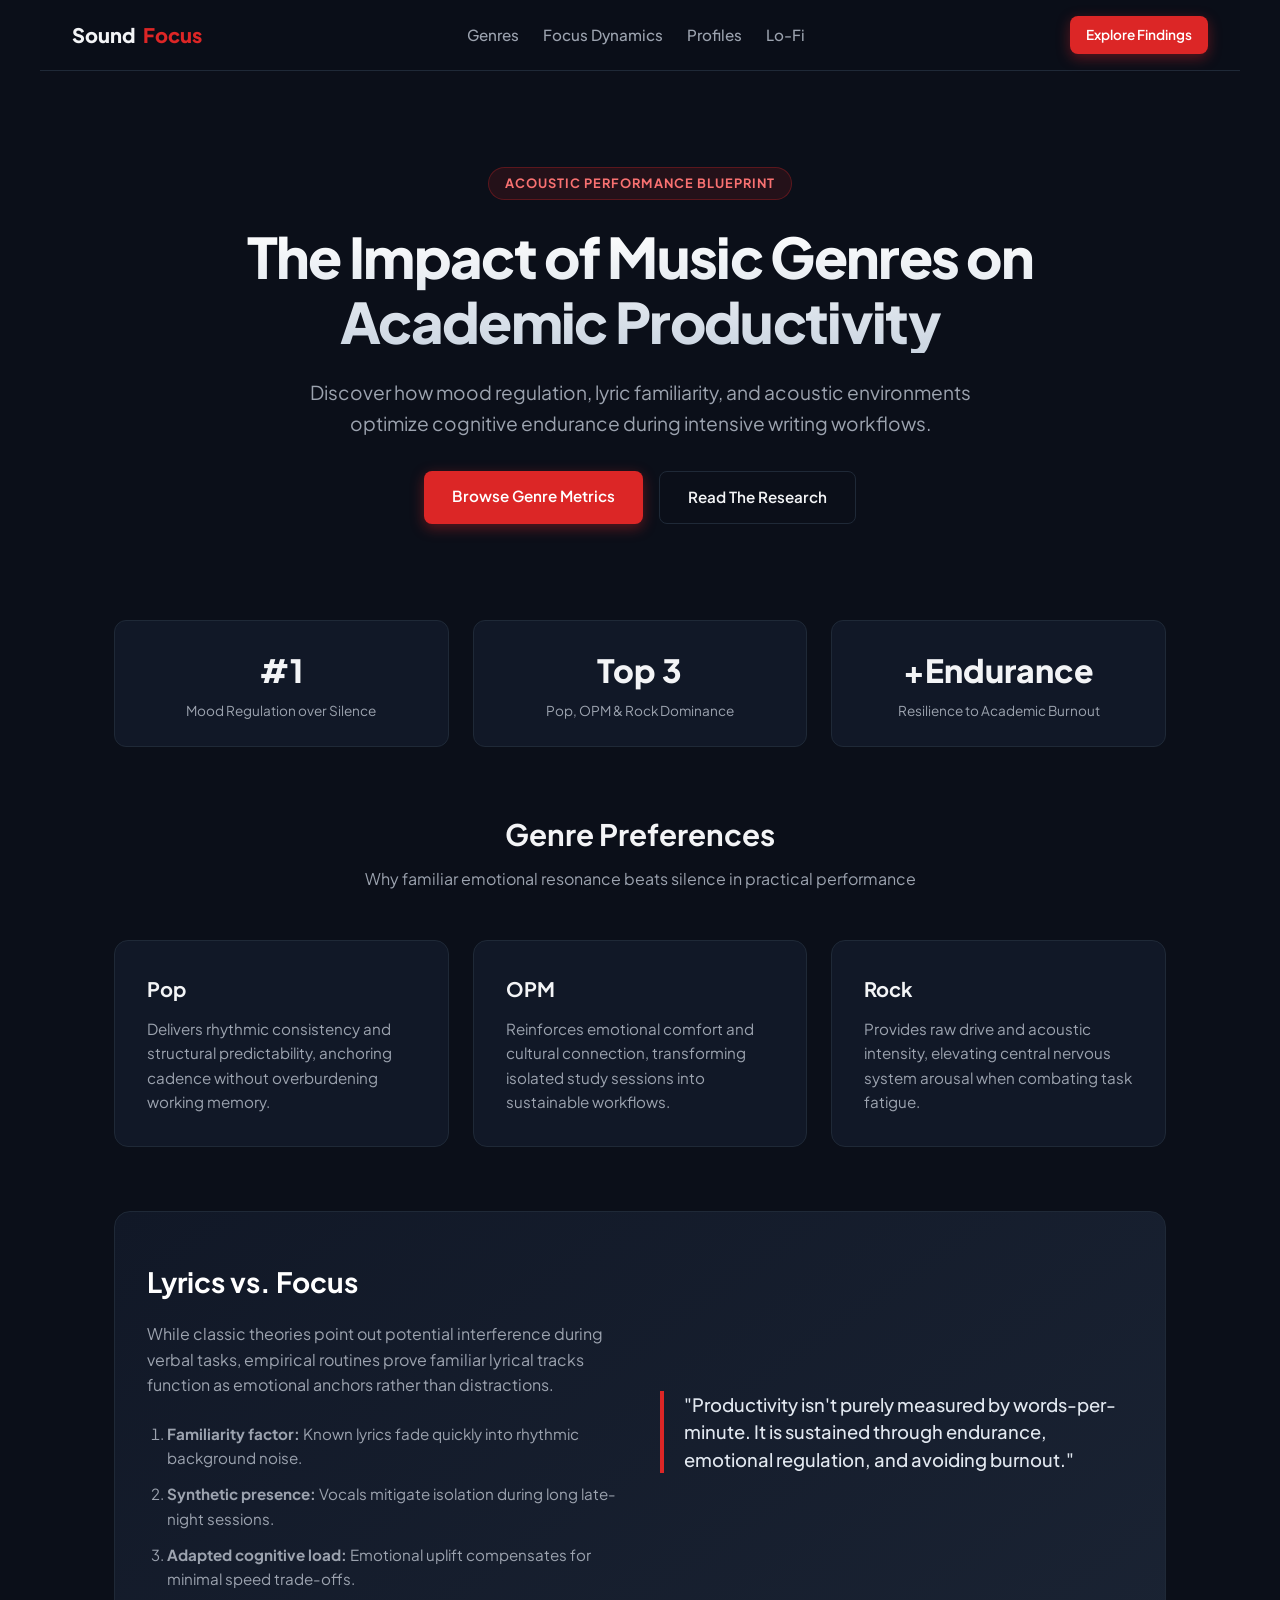
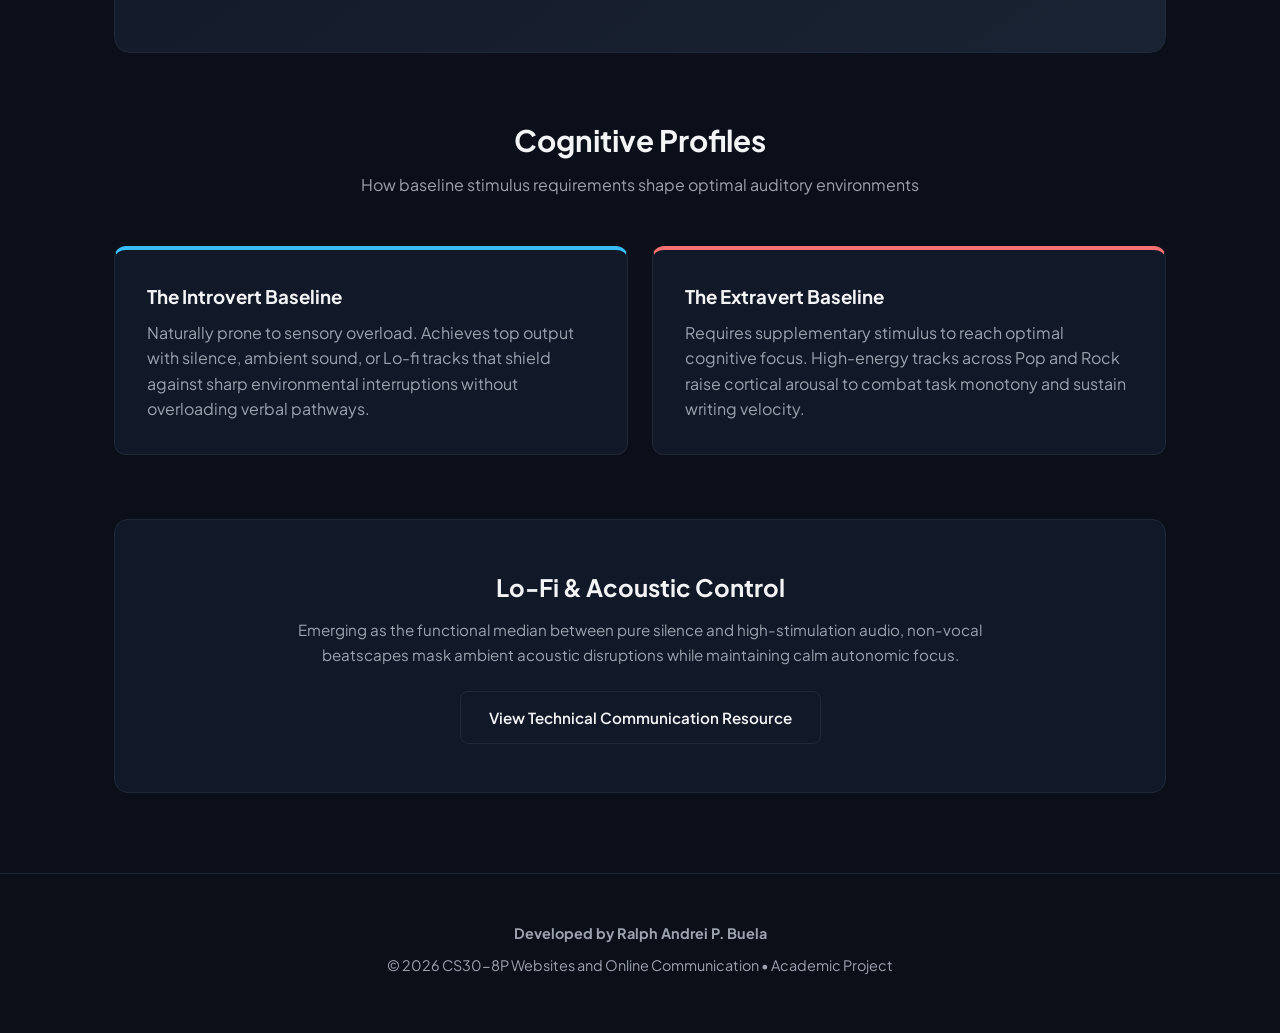
==== index-landing-page-basic-css.html @ c541346b "prelims" ====
<!DOCTYPE html>
<html lang="en">
<head>
  <meta charset="UTF-8">
  <meta name="viewport" content="width=device-width, initial-scale=1.0">
  <title>SoundFocus — Optimize Productivity Through Music</title>
  <link rel="preconnect" href="https://fonts.googleapis.com">
  <link rel="preconnect" href="https://fonts.gstatic.com" crossorigin>
  <link href="https://fonts.googleapis.com/css2?family=Plus+Jakarta+Sans:wght@400;500;600;700;800&display=swap" rel="stylesheet">
  <style>
    :root {
      --bg: #0b0f19;
      --surface: #111827;
      --surface-border: #1f2937;
      --primary: #dc2626;
      --primary-hover: #b91c1c;
      --text: #f3f4f6;
      --text-muted: #9ca3af;
      --accent: #f87171;
    }

    * {
      box-sizing: border-box;
      margin: 0;
      padding: 0;
    }

    body {
      font-family: 'Plus Jakarta Sans', system-ui, sans-serif;
      background-color: var(--bg);
      color: var(--text);
      line-height: 1.6;
      scroll-behavior: smooth;
    }

    /* Navigation */
    nav {
      position: sticky;
      top: 0;
      z-index: 100;
      backdrop-filter: blur(12px);
      background-color: rgba(11, 15, 25, 0.85);
      border-bottom: 1px solid var(--surface-border);
      display: flex;
      justify-content: space-between;
      align-items: center;
      padding: 1rem 2rem;
      max-width: 1200px;
      margin: 0 auto;
    }

    .brand {
      font-weight: 800;
      font-size: 1.25rem;
      color: var(--text);
      text-decoration: none;
      display: flex;
      align-items: center;
      gap: 0.5rem;
    }

    .brand span {
      color: var(--primary);
    }

    .nav-links {
      display: flex;
      gap: 1.5rem;
      list-style: none;
    }

    .nav-links a {
      color: var(--text-muted);
      text-decoration: none;
      font-size: 0.95rem;
      font-weight: 500;
      transition: color 0.2s;
    }

    .nav-links a:hover {
      color: var(--text);
    }

    /* Hero Section */
    .hero {
      text-align: center;
      padding: 6rem 1.5rem 4rem;
      max-width: 900px;
      margin: 0 auto;
    }

    .hero-tag {
      display: inline-block;
      font-size: 0.8rem;
      font-weight: 700;
      text-transform: uppercase;
      letter-spacing: 0.08em;
      color: var(--accent);
      background-color: rgba(220, 38, 38, 0.12);
      border: 1px solid rgba(220, 38, 38, 0.3);
      padding: 0.35rem 1rem;
      border-radius: 9999px;
      margin-bottom: 1.5rem;
    }

    h1 {
      font-size: clamp(2.2rem, 5vw, 3.5rem);
      font-weight: 800;
      line-height: 1.15;
      letter-spacing: -0.03em;
      margin-bottom: 1.5rem;
      background: linear-gradient(180deg, #ffffff 0%, #cbd5e1 100%);
      -webkit-background-clip: text;
      -webkit-text-fill-color: transparent;
    }

    .hero p {
      font-size: 1.2rem;
      color: var(--text-muted);
      max-width: 680px;
      margin: 0 auto 2rem;
    }

    .cta-group {
      display: flex;
      justify-content: center;
      gap: 1rem;
      flex-wrap: wrap;
    }

    .btn {
      padding: 0.85rem 1.75rem;
      border-radius: 8px;
      font-weight: 600;
      font-size: 0.95rem;
      text-decoration: none;
      transition: all 0.2s ease;
      cursor: pointer;
    }

    .btn-primary {
      background-color: var(--primary);
      color: #fff;
      border: none;
      box-shadow: 0 4px 14px rgba(220, 38, 38, 0.4);
    }

    .btn-primary:hover {
      background-color: var(--primary-hover);
      transform: translateY(-1px);
    }

    .btn-outline {
      border: 1px solid var(--surface-border);
      background-color: transparent;
      color: var(--text);
    }

    .btn-outline:hover {
      background-color: var(--surface);
      border-color: #374151;
    }

    /* Metrics Banner */
    .metrics {
      display: grid;
      grid-template-columns: repeat(auto-fit, minmax(200px, 1fr));
      gap: 1.5rem;
      max-width: 1100px;
      margin: 2rem auto 4rem;
      padding: 0 1.5rem;
    }

    .metric-card {
      background-color: var(--surface);
      border: 1px solid var(--surface-border);
      border-radius: 12px;
      padding: 1.5rem;
      text-align: center;
    }

    .metric-val {
      font-size: 2rem;
      font-weight: 800;
      color: var(--text);
    }

    .metric-label {
      font-size: 0.85rem;
      color: var(--text-muted);
      margin-top: 0.25rem;
    }

    /* Section Structure */
    .container {
      max-width: 1100px;
      margin: 0 auto;
      padding: 0 1.5rem 5rem;
    }

    .section-title {
      font-size: 1.85rem;
      font-weight: 700;
      text-align: center;
      margin-bottom: 0.5rem;
    }

    .section-subtitle {
      text-align: center;
      color: var(--text-muted);
      margin-bottom: 3rem;
      font-size: 1rem;
    }

    /* Grid Layouts */
    .grid-3 {
      display: grid;
      grid-template-columns: repeat(auto-fit, minmax(300px, 1fr));
      gap: 1.5rem;
      margin-bottom: 4rem;
    }

    .card {
      background-color: var(--surface);
      border: 1px solid var(--surface-border);
      border-radius: 14px;
      padding: 2rem;
      transition: border-color 0.2s, transform 0.2s;
    }

    .card:hover {
      border-color: #374151;
      transform: translateY(-2px);
    }

    .card h3 {
      font-size: 1.25rem;
      font-weight: 700;
      margin-bottom: 0.75rem;
      color: var(--text);
    }

    .card p {
      color: var(--text-muted);
      font-size: 0.95rem;
    }

    /* Focus vs Lyrics Highlight */
    .feature-box {
      background: linear-gradient(145deg, #111827 0%, #1a2333 100%);
      border: 1px solid var(--surface-border);
      border-radius: 16px;
      padding: 3rem 2rem;
      margin-bottom: 4rem;
      display: grid;
      grid-template-columns: 1fr 1fr;
      gap: 2.5rem;
      align-items: center;
    }

    .feature-box ol {
      padding-left: 1.25rem;
      color: var(--text-muted);
    }

    .feature-box li {
      margin-bottom: 0.75rem;
      font-size: 0.95rem;
    }

    blockquote {
      font-size: 1.15rem;
      font-weight: 500;
      line-height: 1.5;
      color: #e2e8f0;
      border-left: 4px solid var(--primary);
      padding-left: 1.25rem;
    }

    /* Personality Persona Cards */
    .persona-split {
      display: grid;
      grid-template-columns: 1fr 1fr;
      gap: 1.5rem;
      margin-bottom: 4rem;
    }

    .persona-card {
      background-color: var(--surface);
      border: 1px solid var(--surface-border);
      border-radius: 12px;
      padding: 2rem;
    }

    .persona-card.introvert {
      border-top: 4px solid #38bdf8;
    }

    .persona-card.extravert {
      border-top: 4px solid #f87171;
    }

    /* Footer */
    footer {
      border-top: 1px solid var(--surface-border);
      padding: 3rem 1.5rem;
      background-color: rgba(11, 15, 25, 0.95);
      text-align: center;
    }

    footer p {
      color: var(--text-muted);
      font-size: 0.9rem;
      margin-bottom: 0.5rem;
    }

    footer a {
      color: var(--text);
      text-decoration: underline;
      text-underline-offset: 3px;
    }

    @media (max-width: 768px) {
      .feature-box, .persona-split {
        grid-template-columns: 1fr;
      }
      .nav-links {
        display: none;
      }
    }
  </style>
</head>
<body>

  <!-- Navigation Bar -->
  <nav>
    <a href="#" class="brand">Sound<span>Focus</span></a>
    <ul class="nav-links">
      <li><a href="#genres">Genres</a></li>
      <li><a href="#dynamics">Focus Dynamics</a></li>
      <li><a href="#profiles">Profiles</a></li>
      <li><a href="#soundscapes">Lo-Fi</a></li>
    </ul>
    <a href="#genres" class="btn btn-primary" style="padding: 0.5rem 1rem; font-size: 0.85rem;">Explore Findings</a>
  </nav>

  <!-- Hero Header -->
  <header class="hero">
    <span class="hero-tag">Acoustic Performance Blueprint</span>
    <h1>The Impact of Music Genres on Academic Productivity</h1>
    <p>Discover how mood regulation, lyric familiarity, and acoustic environments optimize cognitive endurance during intensive writing workflows.</p>
    <div class="cta-group">
      <a href="#genres" class="btn btn-primary">Browse Genre Metrics</a>
      <a href="#dynamics" class="btn btn-outline">Read The Research</a>
    </div>
  </header>

  <!-- Key Fast Metrics -->
  <div class="metrics">
    <div class="metric-card">
      <div class="metric-val">#1</div>
      <div class="metric-label">Mood Regulation over Silence</div>
    </div>
    <div class="metric-card">
      <div class="metric-val">Top 3</div>
      <div class="metric-label">Pop, OPM & Rock Dominance</div>
    </div>
    <div class="metric-card">
      <div class="metric-val">+Endurance</div>
      <div class="metric-label">Resilience to Academic Burnout</div>
    </div>
  </div>

  <div class="container">

    <!-- Genres Overview -->
    <div id="genres">
      <h2 class="section-title">Genre Preferences</h2>
      <p class="section-subtitle">Why familiar emotional resonance beats silence in practical performance</p>
      
      <div class="grid-3">
        <div class="card">
          <h3>Pop</h3>
          <p>Delivers rhythmic consistency and structural predictability, anchoring cadence without overburdening working memory.</p>
        </div>
        <div class="card">
          <h3>OPM</h3>
          <p>Reinforces emotional comfort and cultural connection, transforming isolated study sessions into sustainable workflows.</p>
        </div>
        <div class="card">
          <h3>Rock</h3>
          <p>Provides raw drive and acoustic intensity, elevating central nervous system arousal when combating task fatigue.</p>
        </div>
      </div>
    </div>

    <!-- Lyrics vs Focus Feature Highlight -->
    <div class="feature-box" id="dynamics">
      <div>
        <h2 style="font-size: 1.75rem; margin-bottom: 1rem; color: #fff;">Lyrics vs. Focus</h2>
        <p style="color: var(--text-muted); margin-bottom: 1.5rem;">
          While classic theories point out potential interference during verbal tasks, empirical routines prove familiar lyrical tracks function as emotional anchors rather than distractions.
        </p>
        <ol>
          <li><strong>Familiarity factor:</strong> Known lyrics fade quickly into rhythmic background noise.</li>
          <li><strong>Synthetic presence:</strong> Vocals mitigate isolation during long late-night sessions.</li>
          <li><strong>Adapted cognitive load:</strong> Emotional uplift compensates for minimal speed trade-offs.</li>
        </ol>
      </div>
      <div>
        <blockquote>
          "Productivity isn't purely measured by words-per-minute. It is sustained through endurance, emotional regulation, and avoiding burnout."
        </blockquote>
      </div>
    </div>

    <!-- Individual Profiles -->
    <div id="profiles">
      <h2 class="section-title">Cognitive Profiles</h2>
      <p class="section-subtitle">How baseline stimulus requirements shape optimal auditory environments</p>

      <div class="persona-split">
        <div class="persona-card introvert">
          <h3>The Introvert Baseline</h3>
          <p style="margin-top: 0.5rem; color: var(--text-muted);">
            Naturally prone to sensory overload. Achieves top output with silence, ambient sound, or Lo-fi tracks that shield against sharp environmental interruptions without overloading verbal pathways.
          </p>
        </div>
        <div class="persona-card extravert">
          <h3>The Extravert Baseline</h3>
          <p style="margin-top: 0.5rem; color: var(--text-muted);">
            Requires supplementary stimulus to reach optimal cognitive focus. High-energy tracks across Pop and Rock raise cortical arousal to combat task monotony and sustain writing velocity.
          </p>
        </div>
      </div>
    </div>

    <!-- Lo-Fi Section -->
    <div class="card" id="soundscapes" style="text-align: center; padding: 3rem 2rem;">
      <h2 style="font-size: 1.5rem; margin-bottom: 0.75rem;">Lo-Fi & Acoustic Control</h2>
      <p style="max-width: 700px; margin: 0 auto 1.5rem;">
        Emerging as the functional median between pure silence and high-stimulation audio, non-vocal beatscapes mask ambient acoustic disruptions while maintaining calm autonomic focus.
      </p>
      <a href="https://mapua.edu.ph" target="_blank" rel="noopener noreferrer" class="btn btn-outline" style="display: inline-block;">
        View Technical Communication Resource
      </a>
    </div>

  </div>

  <!-- Footer -->
  <footer>
    <p><strong>Developed by Ralph Andrei P. Buela</strong></p>
    <p>&copy; 2026 CS30-8P Websites and Online Communication &bull; Academic Project</p>
  </footer>

</body>
</html>
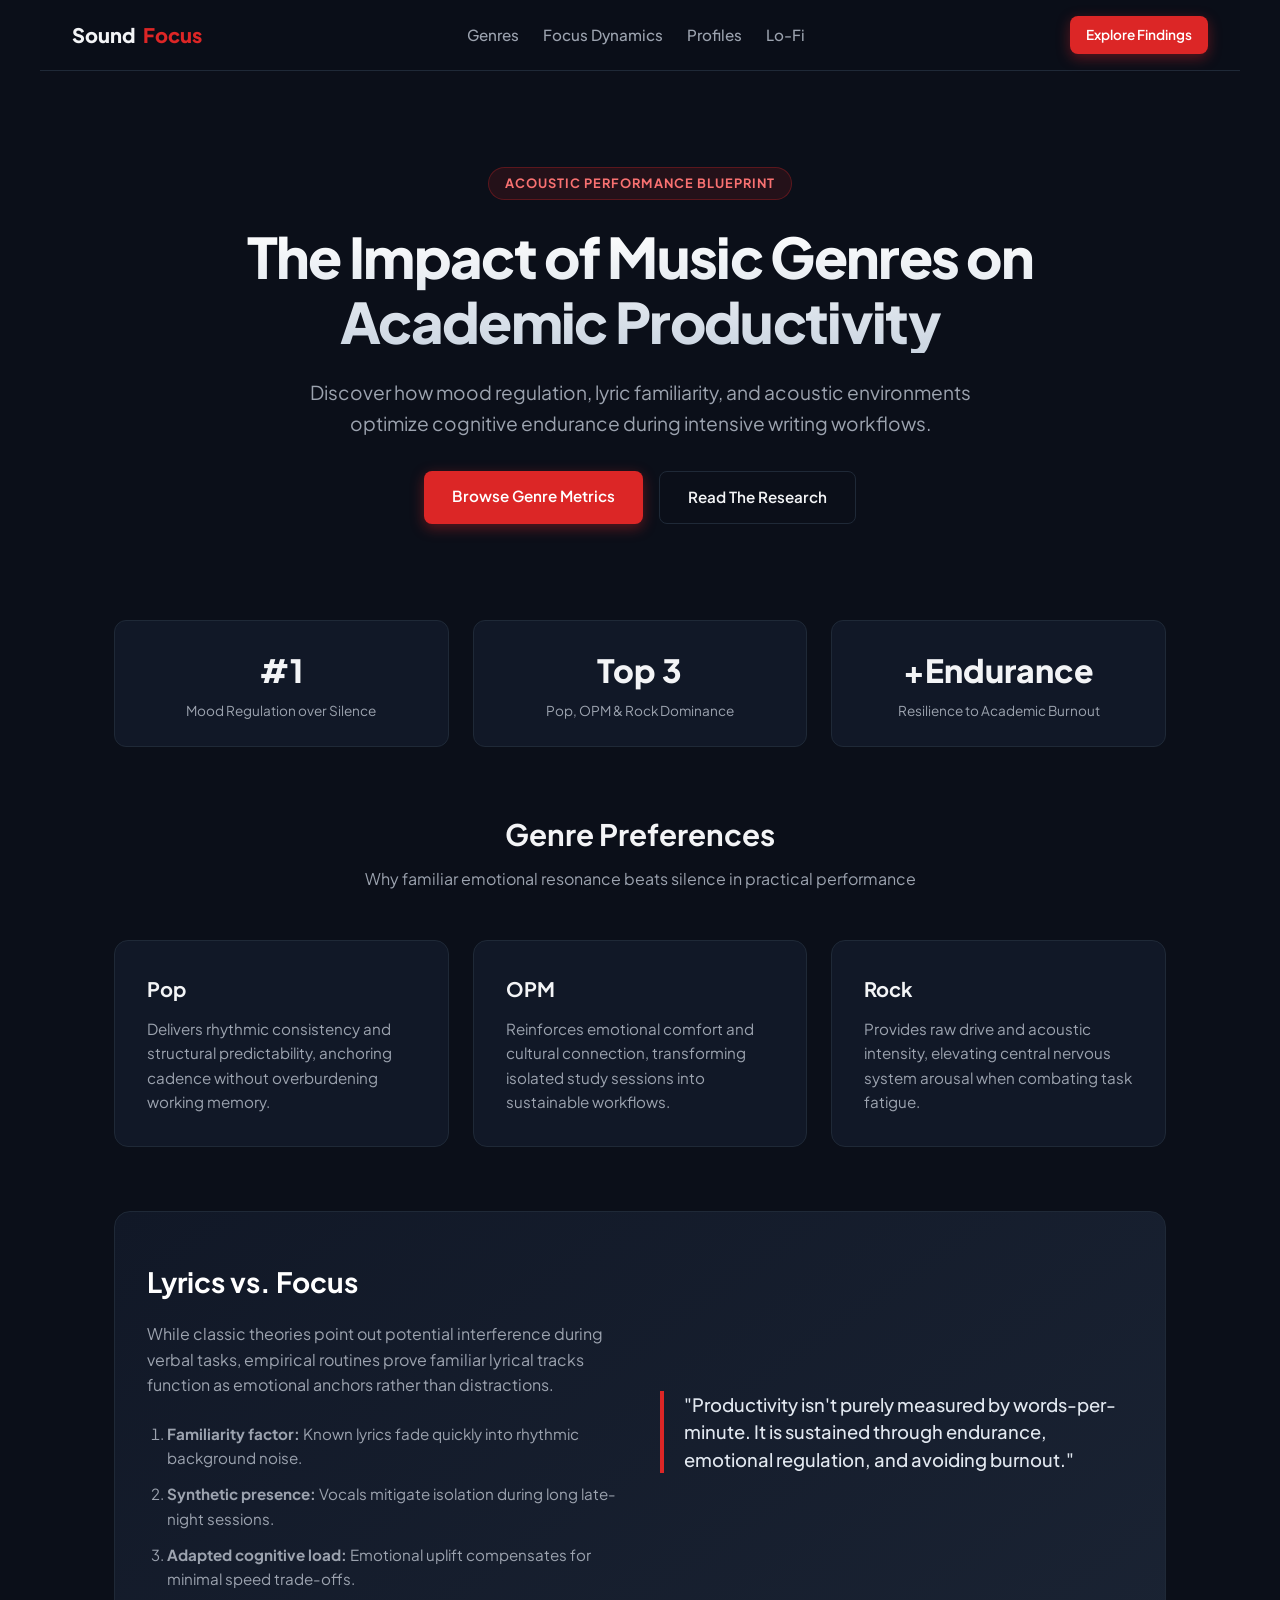
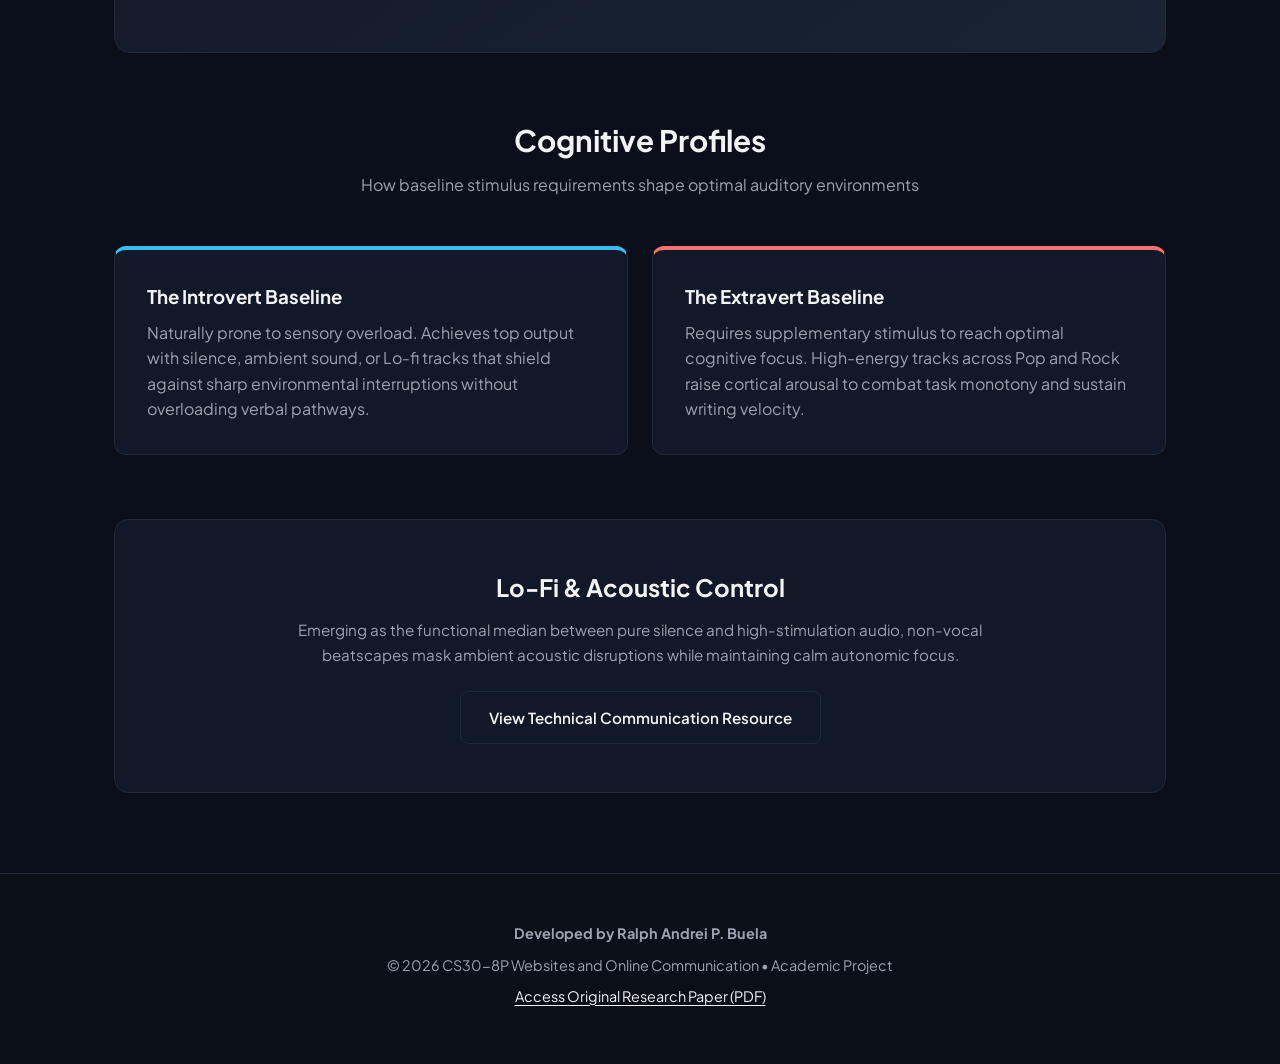
==== commit 82394877: "code fixes" ====
--- a/index-landing-page-basic-css.html
+++ b/index-landing-page-basic-css.html
@@ -452,6 +452,11 @@
   <footer>
     <p><strong>Developed by Ralph Andrei P. Buela</strong></p>
     <p>&copy; 2026 CS30-8P Websites and Online Communication &bull; Academic Project</p>
+    <p>
+      <a href="https://drive.google.com/file/d/1ndqJoQ2mMH0mHHL3F79hTd2VjW8Fz0ti/view?usp=drive_link" target="_blank" rel="noopener noreferrer">
+        Access Original Research Paper (PDF)
+      </a>
+    </p>
   </footer>
 
 </body>
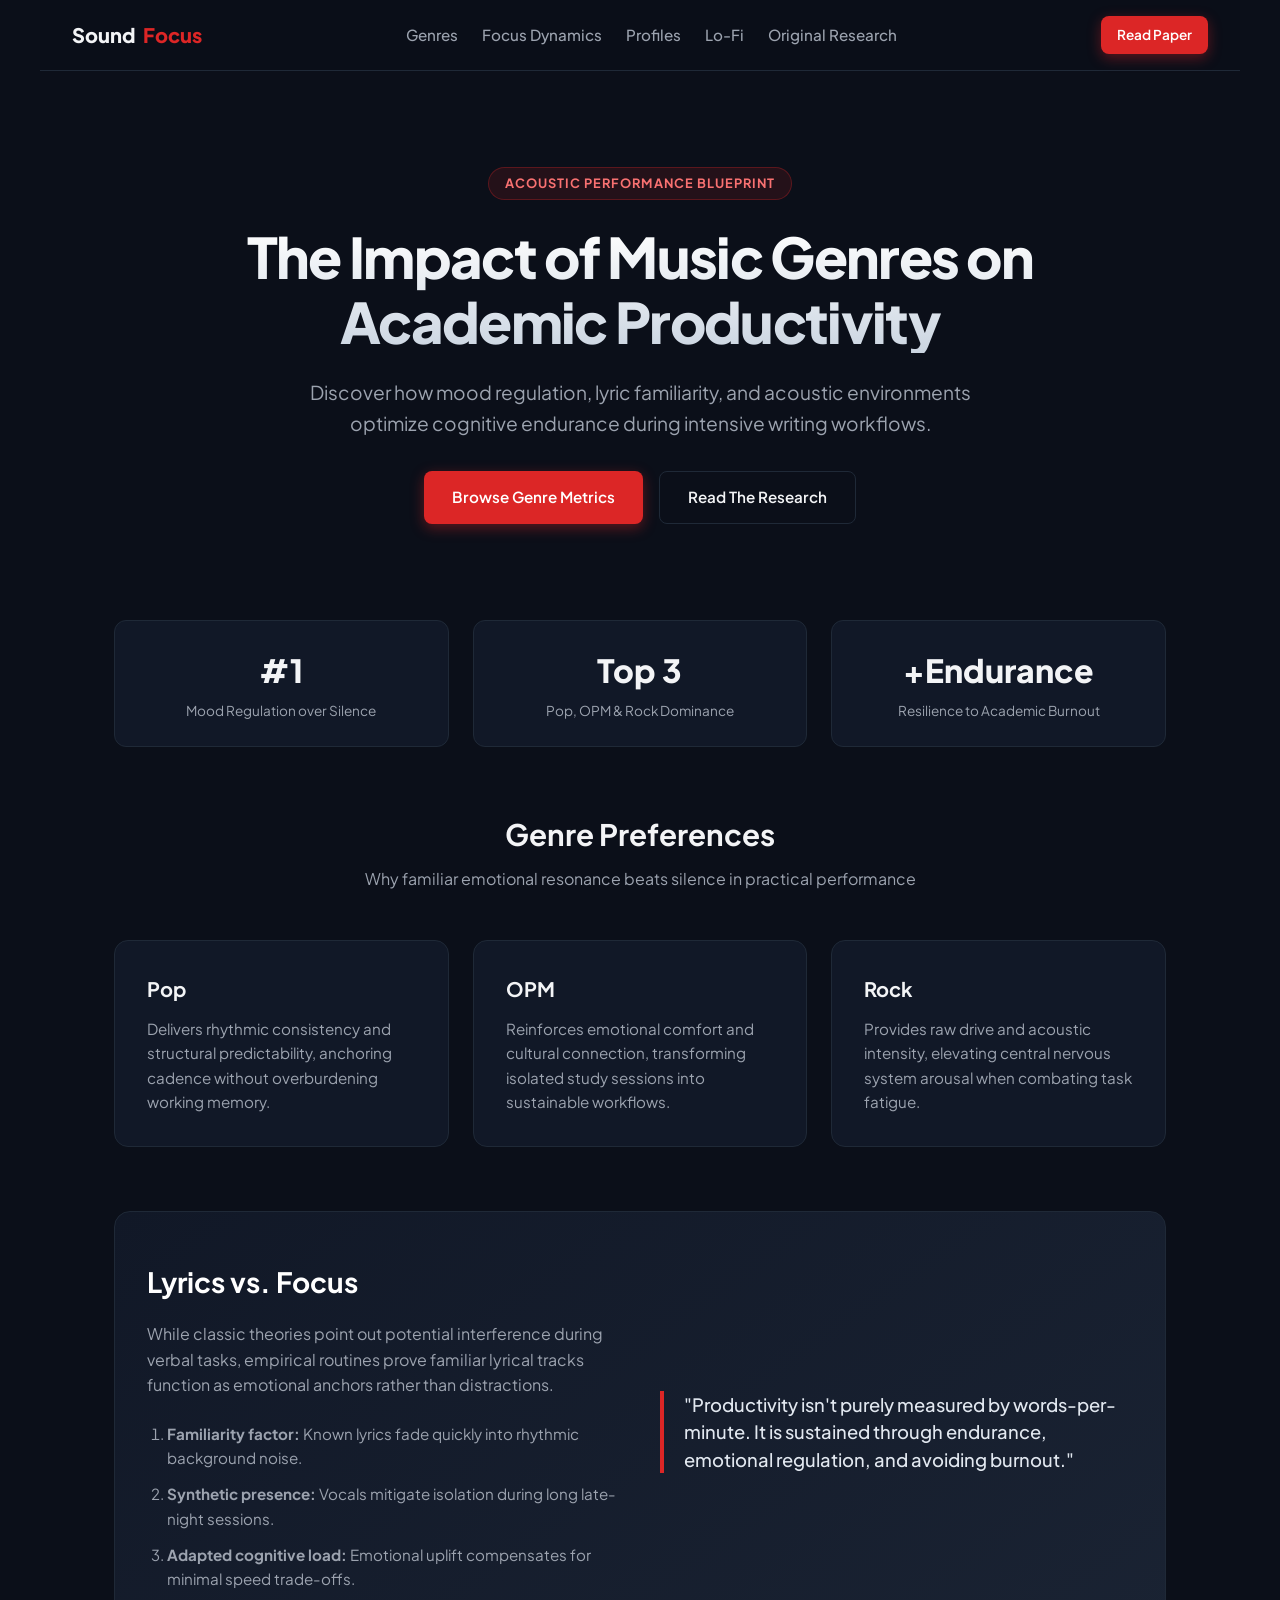
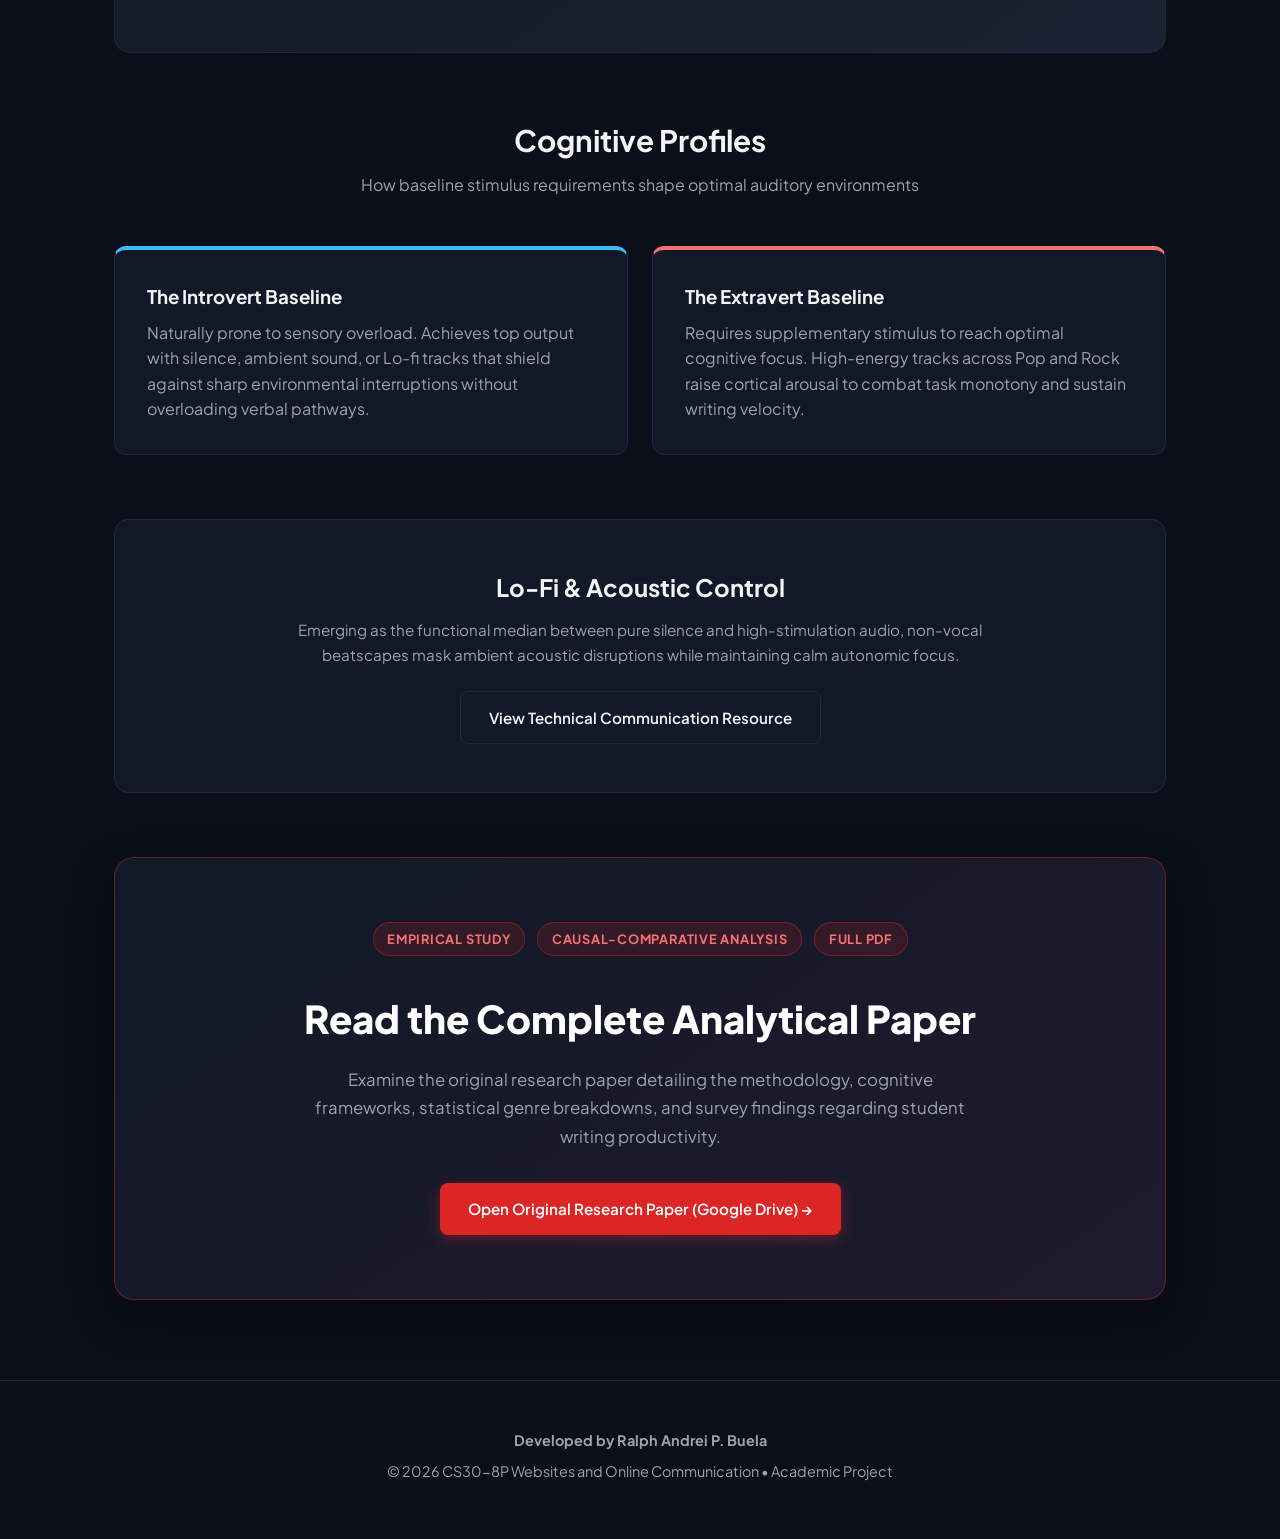
==== commit df5e4c7a: "code fixes" ====
--- a/index-landing-page-basic-css.html
+++ b/index-landing-page-basic-css.html
@@ -129,6 +129,9 @@
     }
 
     .btn {
+      display: inline-flex;
+      align-items: center;
+      justify-content: center;
       padding: 0.85rem 1.75rem;
       border-radius: 8px;
       font-weight: 600;
@@ -300,6 +303,52 @@
       border-top: 4px solid #f87171;
     }
 
+    /* Research Document Showcase Section */
+    .research-showcase {
+      background: linear-gradient(145deg, #111827 0%, #1e1b2e 100%);
+      border: 1.5px solid rgba(220, 38, 38, 0.4);
+      border-radius: 20px;
+      padding: clamp(2.5rem, 5vw, 4rem) 2rem;
+      text-align: center;
+      box-shadow: 0 16px 40px rgba(0, 0, 0, 0.4);
+      margin-top: 4rem;
+    }
+
+    .research-showcase h2 {
+      font-size: clamp(1.8rem, 4vw, 2.4rem);
+      font-weight: 800;
+      margin-bottom: 1rem;
+      color: #ffffff;
+    }
+
+    .research-showcase p {
+      max-width: 680px;
+      margin: 0 auto 2rem;
+      color: var(--text-muted);
+      font-size: 1.05rem;
+      line-height: 1.7;
+    }
+
+    .research-badges {
+      display: flex;
+      justify-content: center;
+      gap: 0.75rem;
+      flex-wrap: wrap;
+      margin-bottom: 2rem;
+    }
+
+    .research-badge {
+      font-size: 0.8rem;
+      font-weight: 700;
+      text-transform: uppercase;
+      letter-spacing: 0.06em;
+      padding: 0.35rem 0.85rem;
+      border-radius: 999px;
+      background: rgba(220, 38, 38, 0.15);
+      border: 1px solid rgba(220, 38, 38, 0.4);
+      color: var(--accent);
+    }
+
     /* Footer */
     footer {
       border-top: 1px solid var(--surface-border);
@@ -312,12 +361,6 @@
       color: var(--text-muted);
       font-size: 0.9rem;
       margin-bottom: 0.5rem;
-    }
-
-    footer a {
-      color: var(--text);
-      text-decoration: underline;
-      text-underline-offset: 3px;
     }
 
     @media (max-width: 768px) {
@@ -340,8 +383,9 @@
       <li><a href="#dynamics">Focus Dynamics</a></li>
       <li><a href="#profiles">Profiles</a></li>
       <li><a href="#soundscapes">Lo-Fi</a></li>
+      <li><a href="#research">Original Research</a></li>
     </ul>
-    <a href="#genres" class="btn btn-primary" style="padding: 0.5rem 1rem; font-size: 0.85rem;">Explore Findings</a>
+    <a href="#research" class="btn btn-primary" style="padding: 0.5rem 1rem; font-size: 0.85rem;">Read Paper</a>
   </nav>
 
   <!-- Hero Header -->
@@ -351,7 +395,7 @@
     <p>Discover how mood regulation, lyric familiarity, and acoustic environments optimize cognitive endurance during intensive writing workflows.</p>
     <div class="cta-group">
       <a href="#genres" class="btn btn-primary">Browse Genre Metrics</a>
-      <a href="#dynamics" class="btn btn-outline">Read The Research</a>
+      <a href="#research" class="btn btn-outline">Read The Research</a>
     </div>
   </header>
 
@@ -446,17 +490,33 @@
       </a>
     </div>
 
+    <!-- Dedicated Research Showcase Section -->
+    <section class="research-showcase" id="research" aria-labelledby="research-title">
+      <div class="research-badges">
+        <span class="research-badge">Empirical Study</span>
+        <span class="research-badge">Causal-Comparative Analysis</span>
+        <span class="research-badge">Full PDF</span>
+      </div>
+      <h2 id="research-title">Read the Complete Analytical Paper</h2>
+      <p>
+        Examine the original research paper detailing the methodology, cognitive frameworks, statistical genre breakdowns, and survey findings regarding student writing productivity.
+      </p>
+      <a
+        href="https://drive.google.com/file/d/1ndqJoQ2mMH0mHHL3F79hTd2VjW8Fz0ti/view?usp=drive_link"
+        target="_blank"
+        rel="noopener noreferrer"
+        class="btn btn-primary"
+      >
+        Open Original Research Paper (Google Drive) &rarr;
+      </a>
+    </section>
+
   </div>
 
   <!-- Footer -->
   <footer>
     <p><strong>Developed by Ralph Andrei P. Buela</strong></p>
     <p>&copy; 2026 CS30-8P Websites and Online Communication &bull; Academic Project</p>
-    <p>
-      <a href="https://drive.google.com/file/d/1ndqJoQ2mMH0mHHL3F79hTd2VjW8Fz0ti/view?usp=drive_link" target="_blank" rel="noopener noreferrer">
-        Access Original Research Paper (PDF)
-      </a>
-    </p>
   </footer>
 
 </body>
